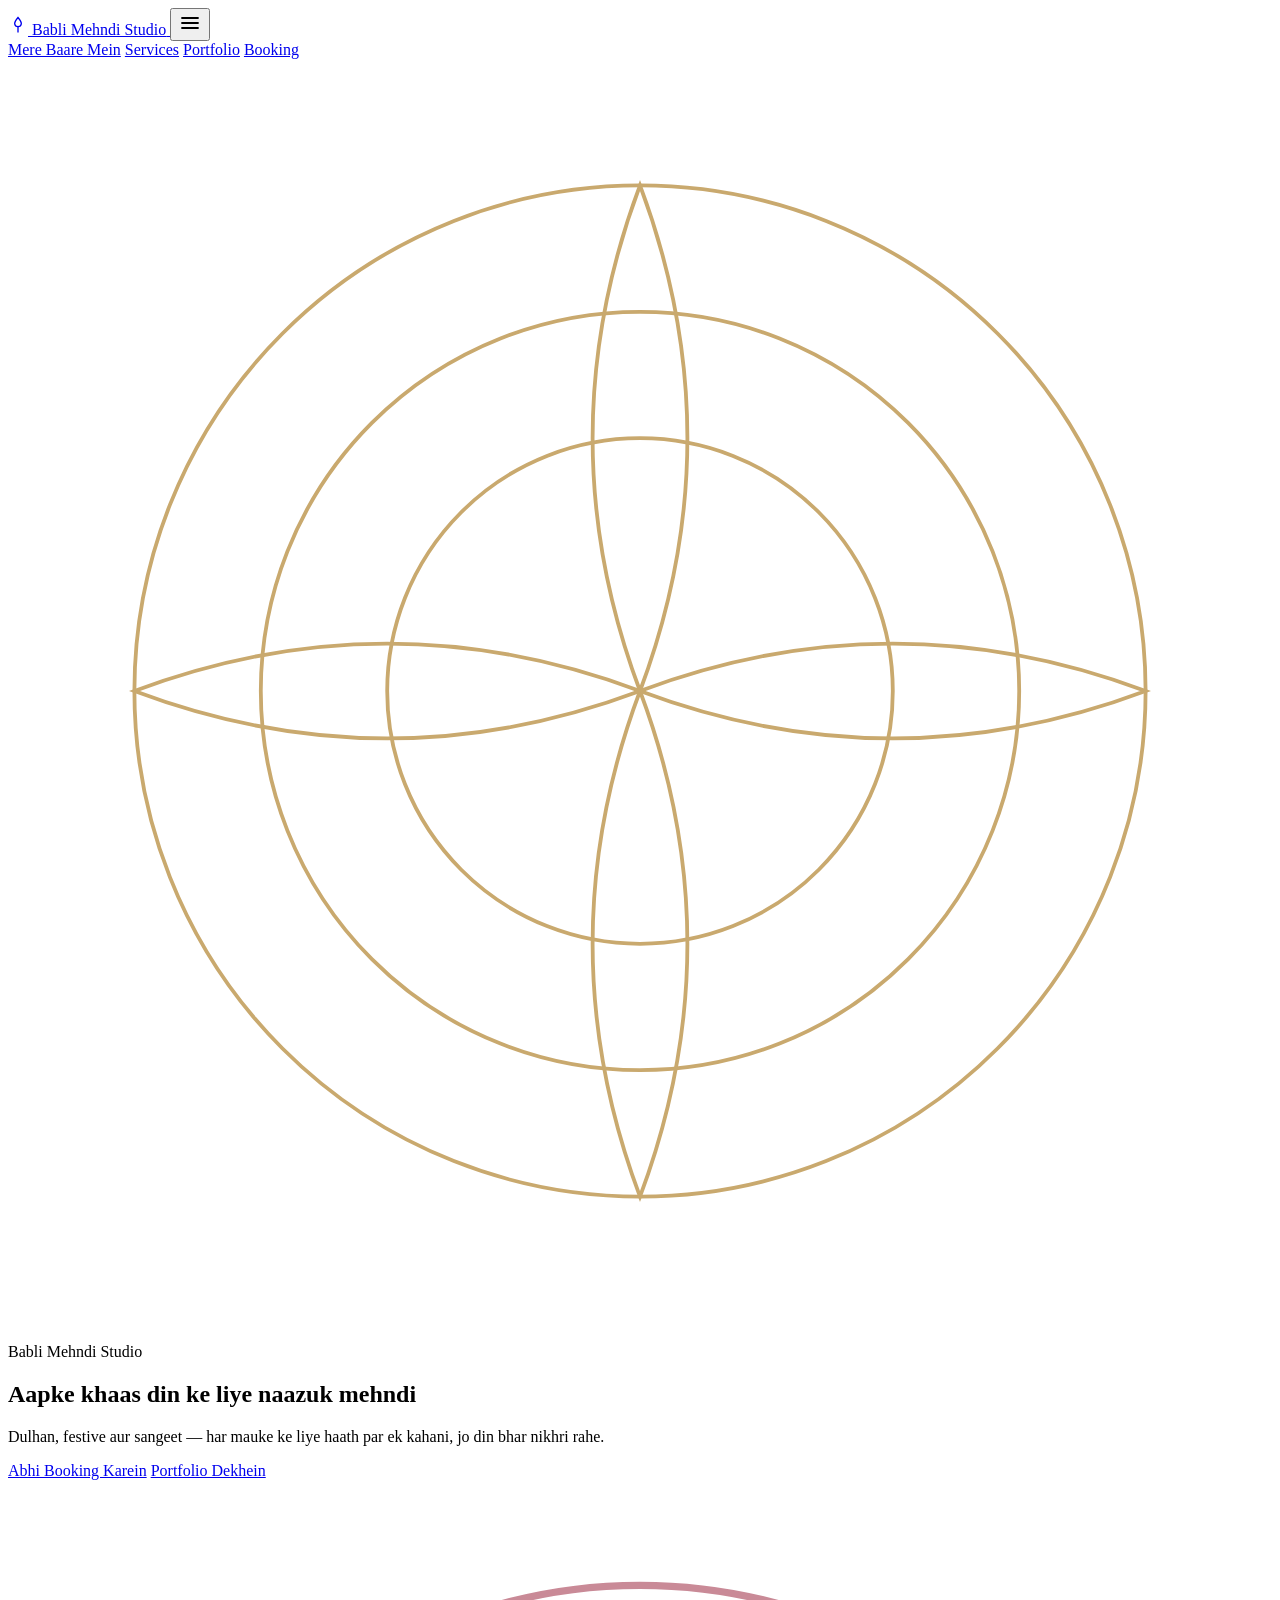
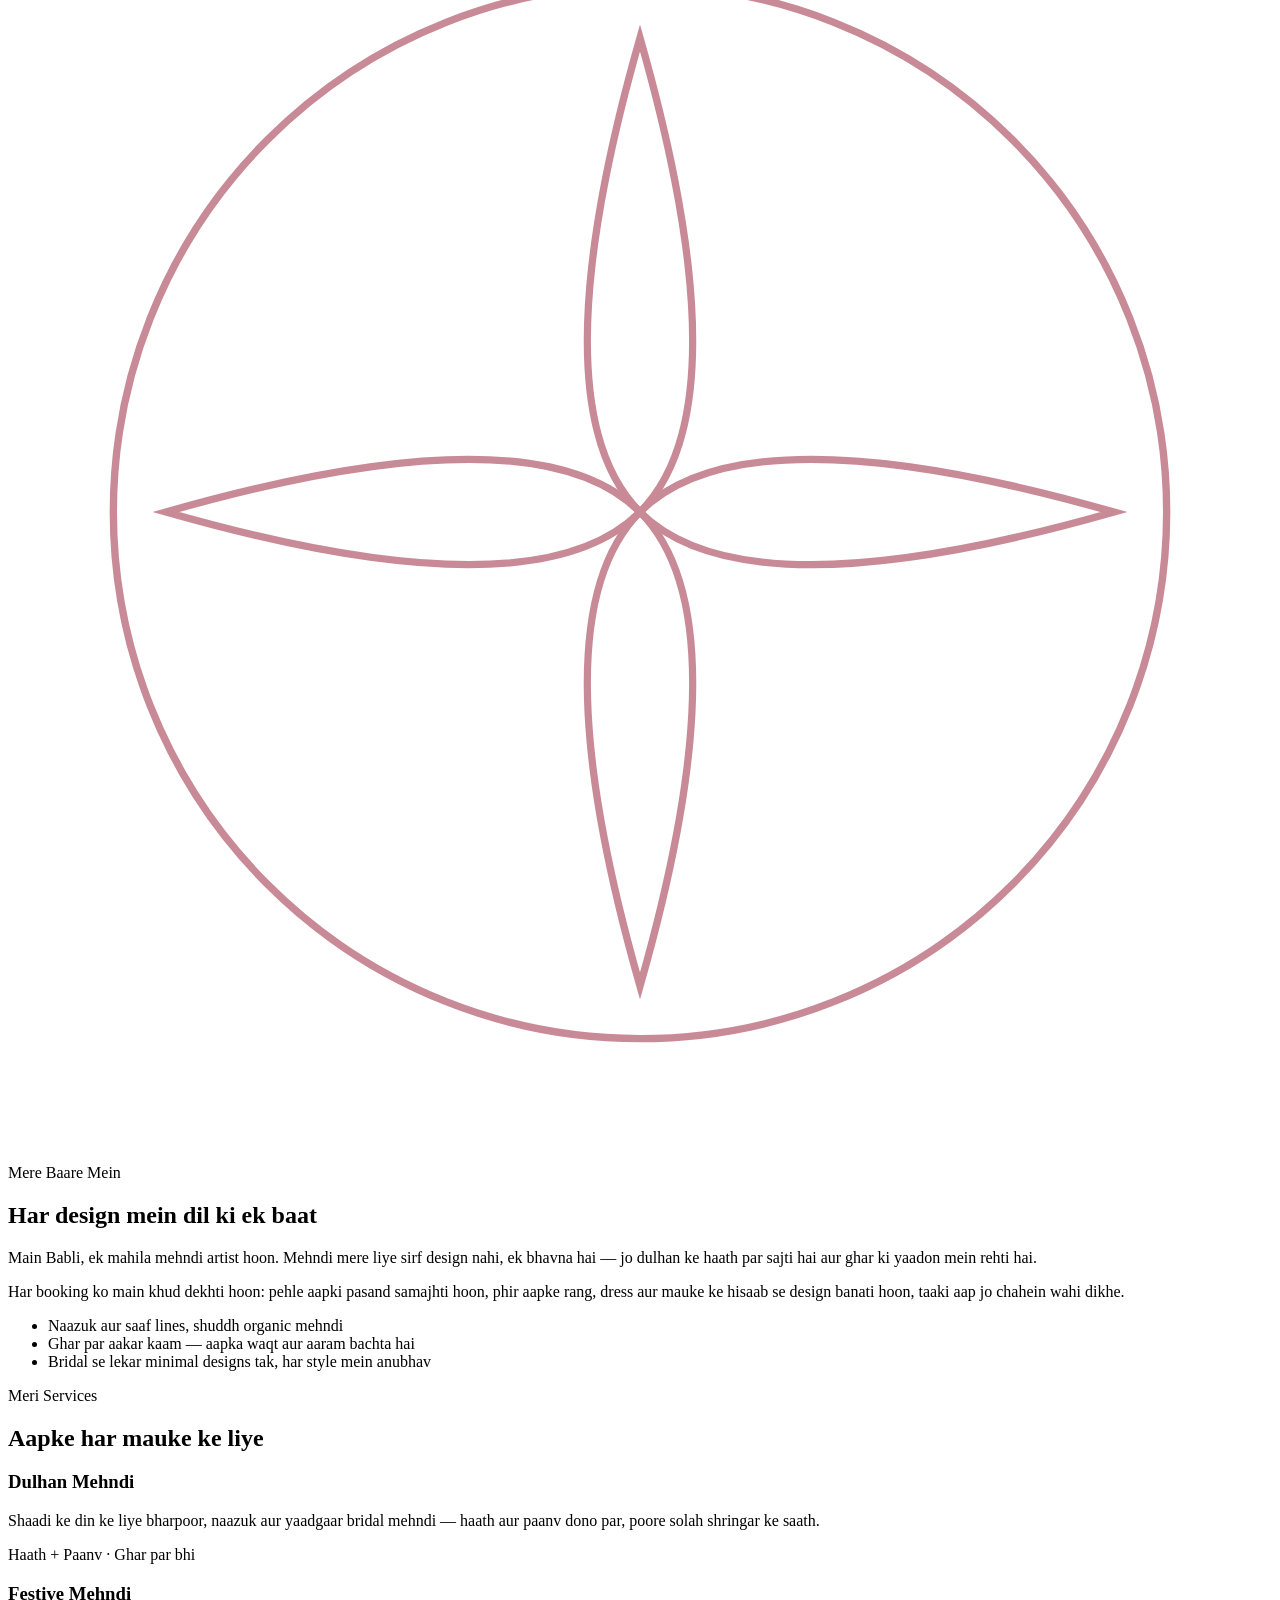
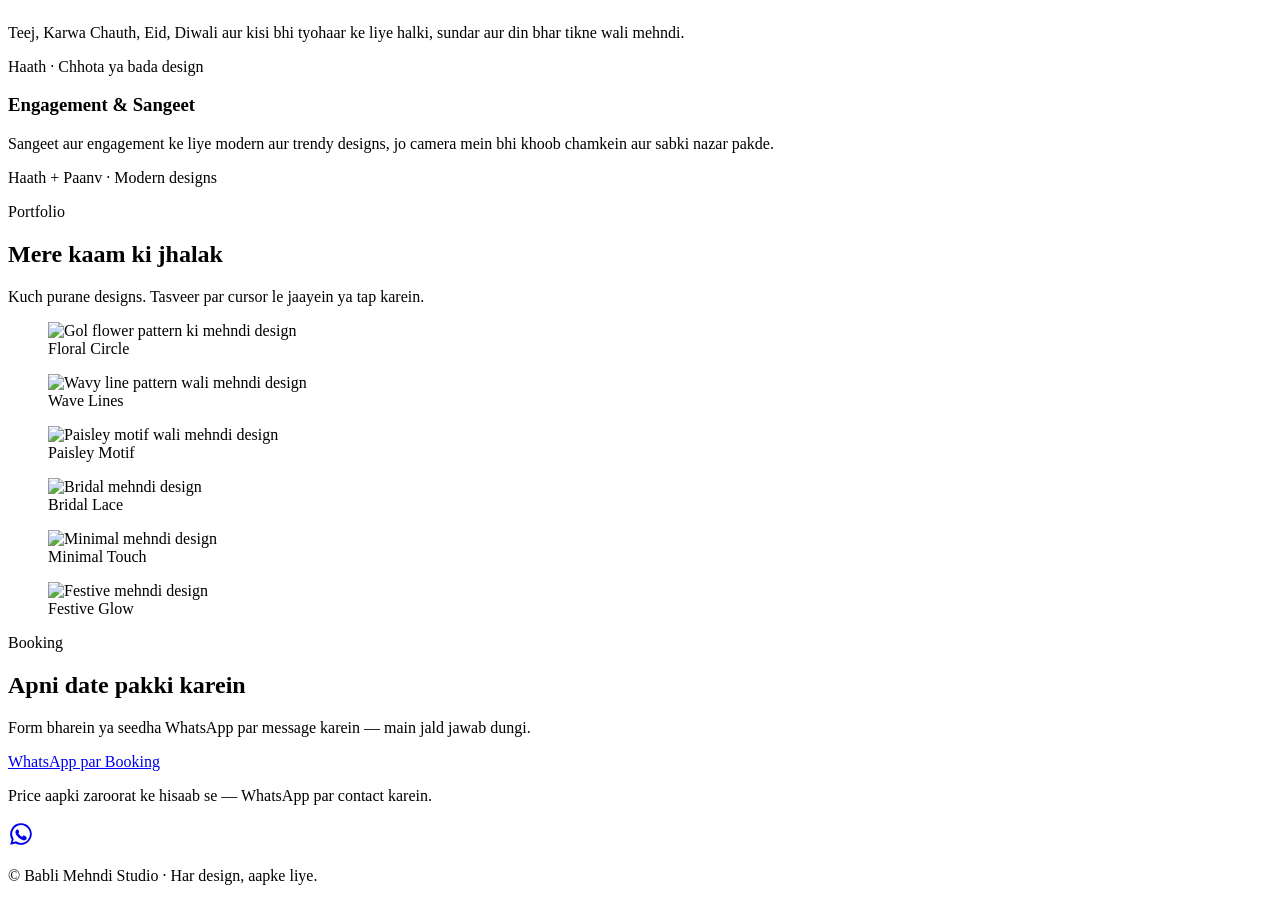
==== index.html @ fe6af86b "Maya se: mehndi_artist_site (pehli commit)" ====
<!doctype html>
<html lang="hi">
<head>
  <meta charset="utf-8">
  <meta name="viewport" content="width=device-width, initial-scale=1">
  <title>Babli Mehndi Studio — Dulhan aur Festive Mehndi</title>
  <meta name="description" content="Babli Mehndi Studio: bridal, festive aur sangeet ke liye elegant mehndi designs. Portfolio dekhein aur booking karein.">
  <link rel="stylesheet" href="style.css">
  <link rel="stylesheet" href="style-extra.css">
  <link rel="stylesheet" href="assets/whatsapp-button.css">
</head>
<body>

  <header class="site-header">
    <a class="brand" href="#top">
      <span class="brand-mark" aria-hidden="true">
        <svg width="20" height="20" viewBox="0 0 24 24" fill="none" stroke="currentColor" stroke-width="1.6"><path d="M12 3c2.5 3 4 5.2 4 7.5A4 4 0 0 1 12 14a4 4 0 0 1-4-3.5C8 8.2 9.5 6 12 3z"/><path d="M12 14v7"/></svg>
      </span>
      <span>Babli Mehndi Studio</span>
    </a>
    <button class="nav-toggle" id="navToggle" aria-label="Menu kholen" aria-expanded="false">
      <svg width="24" height="24" viewBox="0 0 24 24" fill="none" stroke="currentColor" stroke-width="1.8" stroke-linecap="round"><path d="M4 7h16M4 12h16M4 17h16"/></svg>
    </button>
    <nav class="main-nav" id="mainNav">
      <a href="#about">Mere Baare Mein</a>
      <a href="#services">Services</a>
      <a href="#gallery">Portfolio</a>
      <a href="#booking" class="nav-cta">Booking</a>
    </nav>
  </header>

  <main id="top">

    <section class="hero">
      <div class="hero-art" aria-hidden="true">
        <svg class="hero-svg" viewBox="0 0 400 400" fill="none" stroke="#C9A96E" stroke-width="1.2">
          <circle cx="200" cy="200" r="160"/>
          <circle cx="200" cy="200" r="120"/>
          <circle cx="200" cy="200" r="80"/>
          <path d="M200 40 Q230 120 200 200 Q170 120 200 40Z"/>
          <path d="M360 200 Q280 230 200 200 Q280 170 360 200Z"/>
          <path d="M200 360 Q170 280 200 200 Q230 280 200 360Z"/>
          <path d="M40 200 Q120 170 200 200 Q120 230 40 200Z"/>
        </svg>
      </div>
      <div class="hero-inner">
        <p class="eyebrow">Babli Mehndi Studio</p>
        <h1>Aapke khaas din ke liye <span class="accent-text">naazuk mehndi</span></h1>
        <p class="hero-lead">Dulhan, festive aur sangeet — har mauke ke liye haath par ek kahani, jo din bhar nikhri rahe.</p>
        <div class="hero-actions">
          <a class="btn btn-primary" href="#booking">Abhi Booking Karein</a>
          <a class="btn btn-ghost" href="#gallery">Portfolio Dekhein</a>
        </div>
      </div>
    </section>

    <section class="section about" id="about">
      <div class="about-grid">
        <div class="about-art">
          <svg class="about-svg" viewBox="0 0 240 240" fill="none" stroke="#C98A97" stroke-width="1.4">
            <circle cx="120" cy="120" r="100"/>
            <path d="M120 30 Q140 100 120 120 Q100 100 120 30Z"/>
            <path d="M210 120 Q140 140 120 120 Q140 100 210 120Z"/>
            <path d="M120 210 Q100 140 120 120 Q140 140 120 210Z"/>
            <path d="M30 120 Q100 100 120 120 Q100 140 30 120Z"/>
          </svg>
        </div>
        <div class="about-text">
          <p class="eyebrow">Mere Baare Mein</p>
          <h2 class="section-title">Har design mein <span class="accent-text">dil ki ek baat</span></h2>
          <p>Main Babli, ek mahila mehndi artist hoon. Mehndi mere liye sirf design nahi, ek bhavna hai — jo dulhan ke haath par sajti hai aur ghar ki yaadon mein rehti hai.</p>
          <p>Har booking ko main khud dekhti hoon: pehle aapki pasand samajhti hoon, phir aapke rang, dress aur mauke ke hisaab se design banati hoon, taaki aap jo chahein wahi dikhe.</p>
          <ul class="about-points">
            <li>Naazuk aur saaf lines, shuddh organic mehndi</li>
            <li>Ghar par aakar kaam — aapka waqt aur aaram bachta hai</li>
            <li>Bridal se lekar minimal designs tak, har style mein anubhav</li>
          </ul>
        </div>
      </div>
    </section>

    <section class="section services" id="services">
      <div class="section-head">
        <p class="eyebrow">Meri Services</p>
        <h2>Aapke har mauke ke <span class="accent-text">liye</span></h2>
      </div>

      <div class="service-grid">
        <article class="service-card">
          <h3>Dulhan Mehndi</h3>
          <p>Shaadi ke din ke liye bharpoor, naazuk aur yaadgaar bridal mehndi — haath aur paanv dono par, poore solah shringar ke saath.</p>
          <p class="service-meta">Haath + Paanv · Ghar par bhi</p>
        </article>

        <article class="service-card">
          <h3>Festive Mehndi</h3>
          <p>Teej, Karwa Chauth, Eid, Diwali aur kisi bhi tyohaar ke liye halki, sundar aur din bhar tikne wali mehndi.</p>
          <p class="service-meta">Haath · Chhota ya bada design</p>
        </article>

        <article class="service-card">
          <h3>Engagement & Sangeet</h3>
          <p>Sangeet aur engagement ke liye modern aur trendy designs, jo camera mein bhi khoob chamkein aur sabki nazar pakde.</p>
          <p class="service-meta">Haath + Paanv · Modern designs</p>
        </article>
      </div>
    </section>

    <section class="section gallery" id="gallery">
      <div class="section-head">
        <p class="eyebrow">Portfolio</p>
        <h2>Mere <span class="accent-text">kaam</span> ki jhalak</h2>
        <p class="section-lead">Kuch purane designs. Tasveer par cursor le jaayein ya tap karein.</p>
      </div>

      <div class="gallery-grid">
        <figure class="gallery-item" tabindex="0">
          <img class="gallery-img" src="assets/images/mehndi-1.svg" alt="Gol flower pattern ki mehndi design" loading="lazy">
          <figcaption>Floral Circle</figcaption>
        </figure>
        <figure class="gallery-item" tabindex="0">
          <img class="gallery-img" src="assets/images/mehndi-2.svg" alt="Wavy line pattern wali mehndi design" loading="lazy">
          <figcaption>Wave Lines</figcaption>
        </figure>
        <figure class="gallery-item" tabindex="0">
          <img class="gallery-img" src="assets/images/mehndi-3.svg" alt="Paisley motif wali mehndi design" loading="lazy">
          <figcaption>Paisley Motif</figcaption>
        </figure>
        <figure class="gallery-item" tabindex="0">
          <img class="gallery-img" src="assets/images/mehndi-4.svg" alt="Bridal mehndi design" loading="lazy">
          <figcaption>Bridal Lace</figcaption>
        </figure>
        <figure class="gallery-item" tabindex="0">
          <img class="gallery-img" src="assets/images/mehndi-5.svg" alt="Minimal mehndi design" loading="lazy">
          <figcaption>Minimal Touch</figcaption>
        </figure>
        <figure class="gallery-item" tabindex="0">
          <img class="gallery-img" src="assets/images/mehndi-6.svg" alt="Festive mehndi design" loading="lazy">
          <figcaption>Festive Glow</figcaption>
        </figure>
      </div>
    </section>

    <section class="section booking" id="booking">
      <div class="section-head">
        <p class="eyebrow">Booking</p>
        <h2>Apni <span class="accent-text">date</span> pakki karein</h2>
        <p class="section-lead booking-note">Form bharein ya seedha WhatsApp par message karein — main jald jawab dungi.</p>
      </div>
      <div class="booking-cta">
        <a class="btn btn-primary" href="https://wa.me/910000000000?text=Namaste%2C%20Babli%20Mehndi%20Studio%20mein%20booking%20karni%20hai" target="_blank" rel="noopener">WhatsApp par Booking</a>
      </div>
      <p class="booking-note">Price aapki zaroorat ke hisaab se — WhatsApp par contact karein.</p>
    </section>

  </main>

  <a class="wa-float" href="https://wa.me/910000000000?text=Namaste%2C%20Babli%20Mehndi%20Studio%20mein%20booking%20karni%20hai" target="_blank" rel="noopener" aria-label="WhatsApp par message karein">
    <svg width="26" height="26" viewBox="0 0 24 24" fill="currentColor" aria-hidden="true"><path d="M12 2a10 10 0 0 0-8.6 15.1L2 22l5-1.3A10 10 0 1 0 12 2zm0 18.2a8.2 8.2 0 0 1-4.2-1.2l-.3-.2-3 .8.8-2.9-.2-.3A8.2 8.2 0 1 1 12 20.2zm4.5-6.1c-.2-.1-1.4-.7-1.6-.8-.2-.1-.4-.1-.6.1l-.8 1c-.1.2-.3.2-.5.1a6.7 6.7 0 0 1-3.3-2.9c-.2-.4.2-.4.6-1.2.1-.2 0-.3 0-.4l-.7-1.8c-.2-.4-.4-.4-.6-.4h-.5a1 1 0 0 0-.7.3 3 3 0 0 0-.9 2.2c0 1.3.9 2.6 1.1 2.8.1.2 1.8 2.8 4.4 3.9 2.6 1 2.6.7 3.1.7.5 0 1.4-.6 1.6-1.1.2-.6.2-1.1.1-1.2-.1-.1-.2-.2-.4-.3z"/></svg>
  </a>

  <footer class="site-footer">
    <p>© Babli Mehndi Studio · Har design, aapke liye.</p>
  </footer>

  <script src="script.js"></script>
</body>
</html>
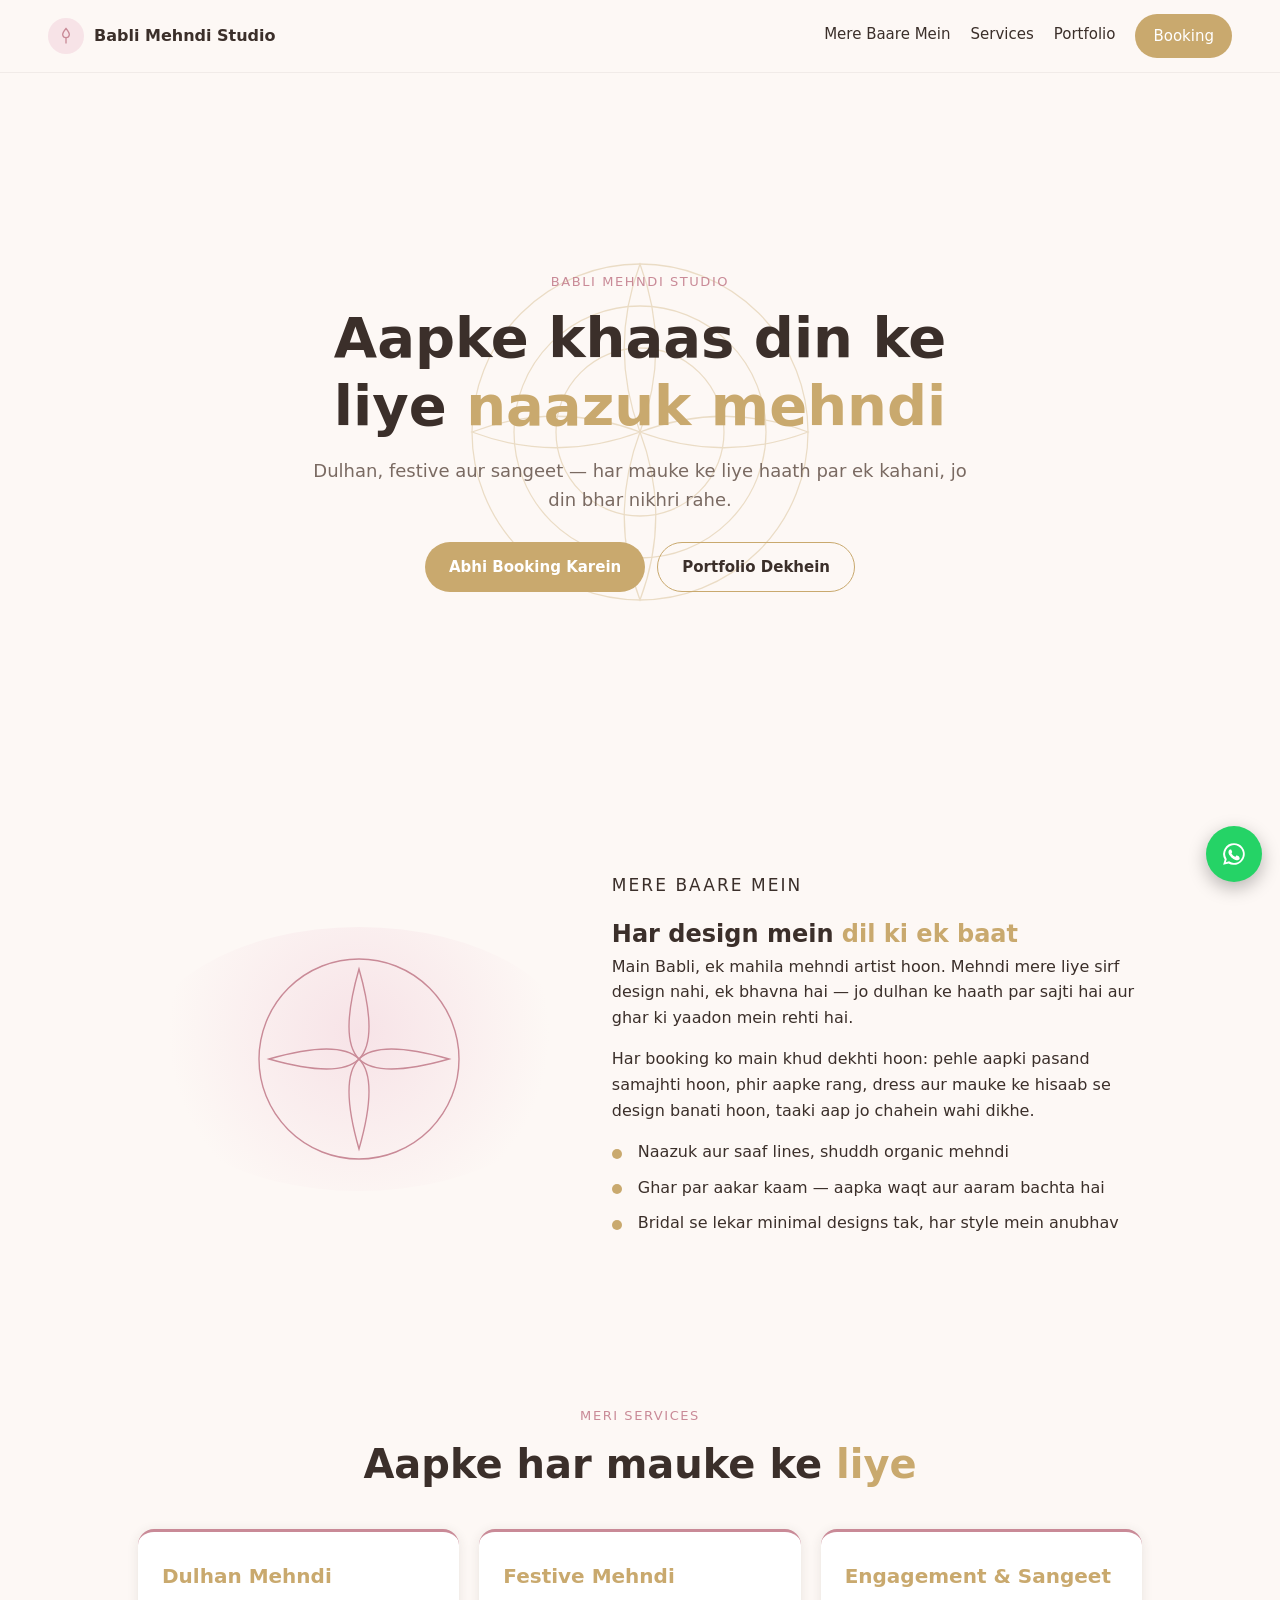
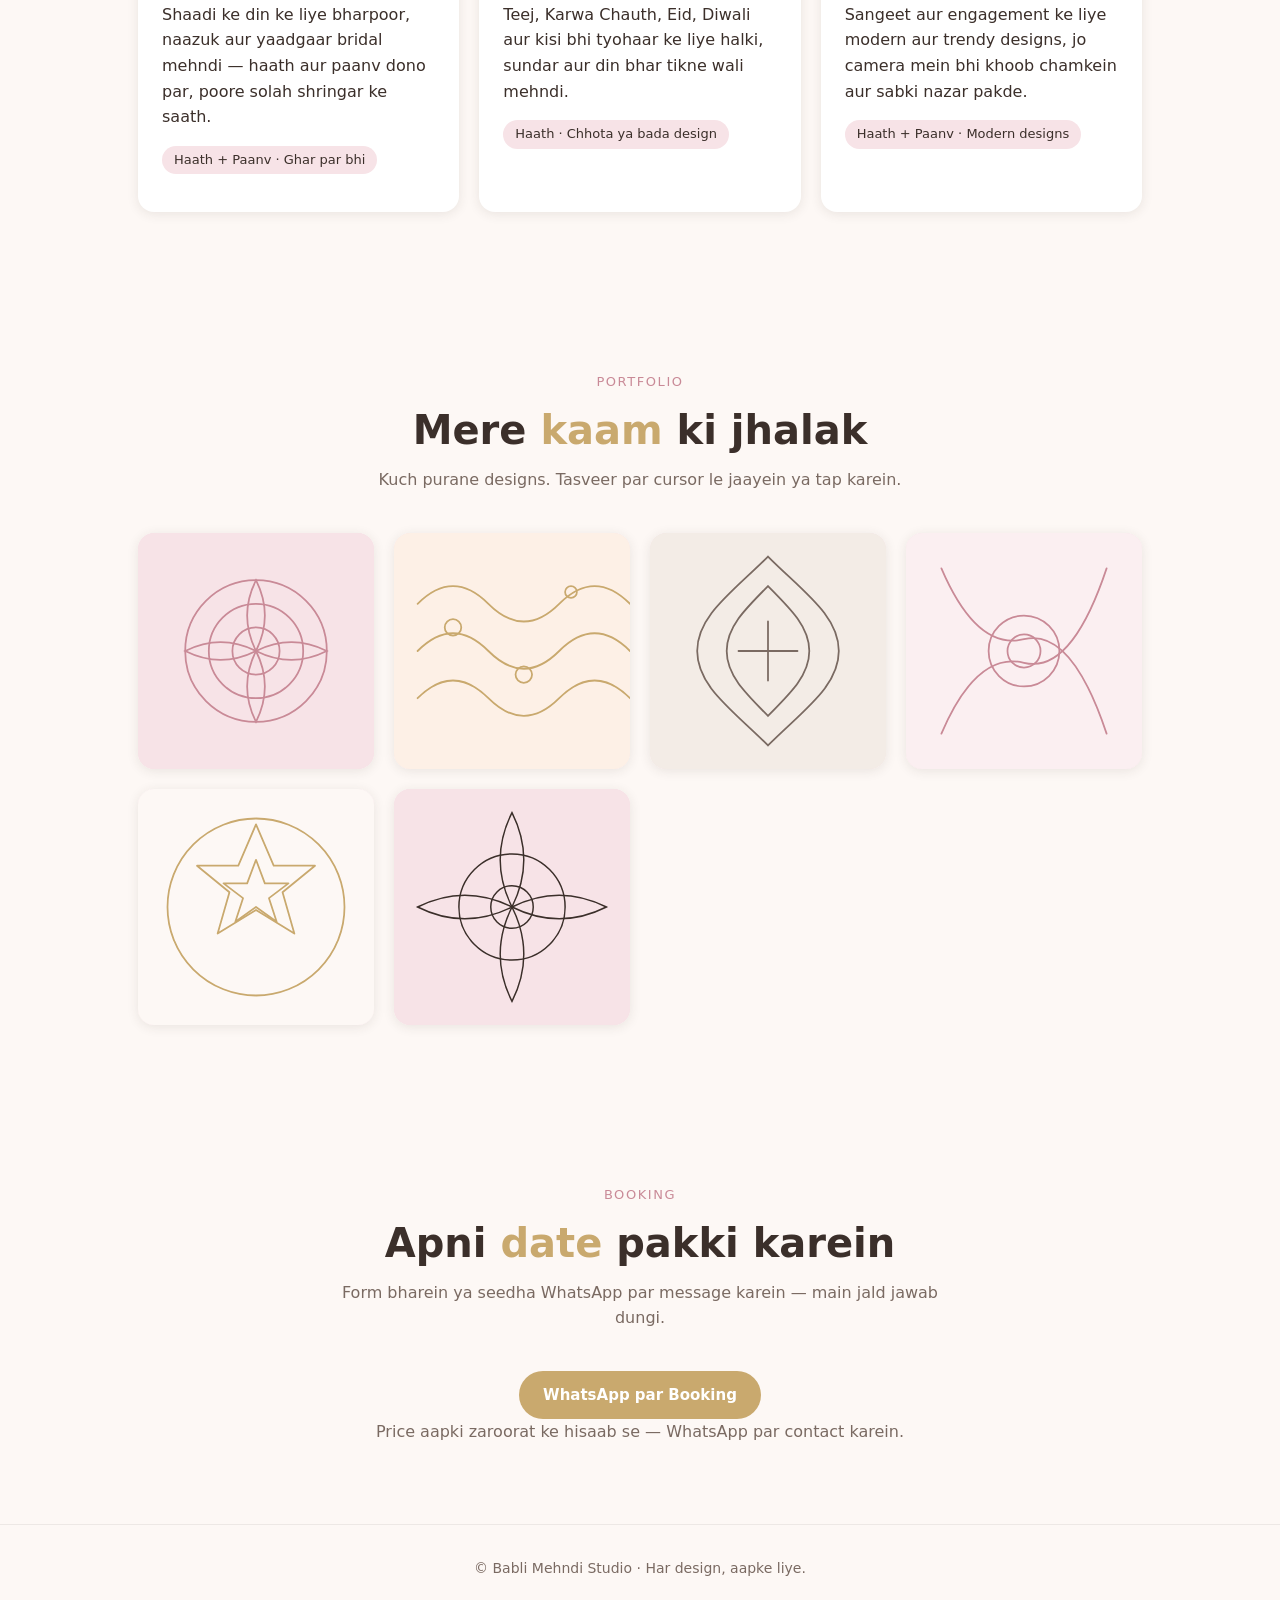
==== commit bc7062a7: "Update WhatsApp booking link in index.html" ====
--- a/index.html
+++ b/index.html
@@ -148,7 +148,7 @@
         <p class="section-lead booking-note">Form bharein ya seedha WhatsApp par message karein — main jald jawab dungi.</p>
       </div>
       <div class="booking-cta">
-        <a class="btn btn-primary" href="https://wa.me/910000000000?text=Namaste%2C%20Babli%20Mehndi%20Studio%20mein%20booking%20karni%20hai" target="_blank" rel="noopener">WhatsApp par Booking</a>
+        <a class="btn btn-primary" href="https://wa.me/917860171192?text=Namaste%2C%20Babli%20Mehndi%20Studio%20mein%20booking%20karni%20hai" target="_blank" rel="noopener">WhatsApp par Booking</a>
       </div>
       <p class="booking-note">Price aapki zaroorat ke hisaab se — WhatsApp par contact karein.</p>
     </section>
--- a/style.css
+++ b/style.css
@@ -0,0 +1,292 @@
+:root {
+  --bg: #FDF8F5;
+  --surface: #FFFFFF;
+  --accent: #C9A96E;
+  --accent-soft: #C98A97;
+  --text: #3B2F2A;
+  --muted: #7A6A62;
+  --radius: 16px;
+  --shadow: 0 2px 12px rgba(59,47,42,.10);
+}
+
+* { box-sizing: border-box; margin: 0; padding: 0; }
+html { scroll-behavior: smooth; }
+body {
+  font-family: system-ui, -apple-system, "Segoe UI", Roboto, sans-serif;
+  background: var(--bg);
+  color: var(--text);
+  font-size: 16px;
+  line-height: 1.6;
+}
+img, svg { max-width: 100%; height: auto; display: block; }
+a { color: inherit; text-decoration: none; }
+
+.accent-text { color: var(--accent); }
+.eyebrow {
+  font-size: 13px;
+  letter-spacing: .12em;
+  text-transform: uppercase;
+  color: var(--accent-soft);
+  margin-bottom: 12px;
+}
+
+/* HEADER */
+.site-header {
+  position: sticky; top: 0; z-index: 50;
+  display: flex; align-items: center; justify-content: space-between;
+  padding: 14px clamp(16px, 5vw, 48px);
+  background: rgba(253,248,245,.92);
+  backdrop-filter: blur(8px);
+  box-shadow: 0 1px 0 rgba(59,47,42,.06);
+}
+.brand { display: flex; align-items: center; gap: 10px; font-weight: 600; }
+.brand-mark {
+  display: inline-flex; align-items: center; justify-content: center;
+  width: 36px; height: 36px; border-radius: 50%;
+  background: #F7E3E7; color: var(--accent-soft);
+}
+.nav-toggle {
+  display: none;
+  min-width: 44px; min-height: 44px;
+  background: none; border: none; color: var(--text); cursor: pointer;
+  align-items: center; justify-content: center;
+}
+.main-nav { display: flex; gap: 20px; }
+.main-nav a { font-size: 15px; padding: 8px 0; }
+.nav-cta {
+  background: var(--accent); color: #fff !important;
+  padding: 10px 18px !important; border-radius: 999px;
+}
+
+/* HERO */
+.hero {
+  position: relative;
+  display: flex; align-items: center; justify-content: center;
+  min-height: 80vh;
+  padding: clamp(48px, 10vw, 96px) clamp(16px, 5vw, 48px);
+  text-align: center;
+  overflow: hidden;
+}
+.hero-art {
+  position: absolute; inset: 0;
+  display: flex; align-items: center; justify-content: center;
+  opacity: .35; pointer-events: none;
+}
+.hero-svg { width: min(420px, 80vw); height: auto; }
+.hero-inner { position: relative; max-width: 680px; }
+.hero h1 {
+  font-size: clamp(28px, 7vw, 56px);
+  line-height: 1.2;
+  font-weight: 700;
+  margin-bottom: 18px;
+}
+.hero-lead {
+  font-size: clamp(16px, 2.2vw, 18px);
+  color: var(--muted);
+  margin-bottom: 28px;
+}
+.hero-actions {
+  display: flex; flex-wrap: wrap; gap: 12px; justify-content: center;
+}
+
+/* BUTTONS */
+.btn {
+  display: inline-flex; align-items: center; justify-content: center;
+  min-height: 44px; padding: 12px 24px;
+  border-radius: 999px; font-weight: 600; font-size: 15px;
+  border: none; cursor: pointer;
+  transition: transform .18s ease, opacity .18s ease;
+}
+.btn:hover { transform: translateY(-2px); opacity: .95; }
+.btn:disabled { opacity: .6; cursor: not-allowed; transform: none; }
+.btn-primary { background: var(--accent); color: #fff; }
+.btn-ghost { border: 1.5px solid var(--accent); color: var(--text); background: transparent; }
+
+/* SECTIONS */
+.section {
+  padding: clamp(48px, 8vw, 80px) clamp(16px, 5vw, 48px);
+  max-width: 1100px; margin: 0 auto;
+}
+.section-head { text-align: center; margin-bottom: 40px; }
+.section-head h2 {
+  font-size: clamp(24px, 5.5vw, 40px);
+  line-height: 1.25; margin-bottom: 12px;
+}
+.section-lead { color: var(--muted); max-width: 620px; margin: 0 auto; }
+
+/* ABOUT */
+.about-grid {
+  display: grid; gap: 32px; align-items: center;
+}
+.about-art { display: flex; justify-content: center; align-items: center; }
+.about-svg { width: min(240px, 60vw); height: auto; }
+.about-text p { margin-bottom: 16px; color: var(--text); }
+.about-points { list-style: none; margin-top: 8px; }
+.about-points li {
+  position: relative; padding-left: 26px; margin-bottom: 10px;
+}
+.about-points li::before {
+  content: ""; position: absolute; left: 0; top: .6em;
+  width: 10px; height: 10px; border-radius: 50%;
+  background: var(--accent-soft);
+}
+
+/* SERVICES */
+.service-grid { display: grid; gap: 20px; }
+.service-card {
+  background: var(--surface);
+  border-radius: var(--radius);
+  padding: 28px 24px;
+  box-shadow: var(--shadow);
+  transition: transform .18s ease, box-shadow .18s ease;
+}
+.service-card:hover { transform: translateY(-4px); }
+.service-card h3 { font-size: 20px; margin-bottom: 10px; color: var(--accent); }
+.service-card p { color: var(--text); margin-bottom: 10px; }
+.service-meta { font-size: 14px; color: var(--muted); }
+
+/* PORTFOLIO GALLERY */
+.gallery-grid {
+  display: grid; gap: 16px;
+  grid-template-columns: 1fr;
+}
+@media (min-width: 720px) {
+  .gallery-grid { grid-template-columns: repeat(3, 1fr); }
+  .about-grid { grid-template-columns: 1fr 1.2fr; }
+  .service-grid { grid-template-columns: repeat(3, 1fr); }
+}
+.gallery-item {
+  position: relative;
+  border-radius: var(--radius);
+  overflow: hidden;
+  background: var(--surface);
+  box-shadow: var(--shadow);
+  cursor: pointer;
+}
+.gallery-img {
+  width: 100%; height: auto; aspect-ratio: 1 / 1;
+  object-fit: cover; display: block;
+  background: #F7E3E7;
+  transition: transform .4s ease, filter .4s ease;
+}
+.gallery-item figcaption {
+  position: absolute; left: 0; right: 0; bottom: 0;
+  padding: 14px 16px;
+  background: linear-gradient(to top, rgba(59,47,42,.75), transparent);
+  color: #fff; font-size: 14px; font-weight: 500;
+  opacity: 0; transform: translateY(8px);
+  transition: opacity .3s ease, transform .3s ease;
+}
+.gallery-item:hover .gallery-img { transform: scale(1.06); filter: saturate(1.1); }
+.gallery-item:hover figcaption { opacity: 1; transform: translateY(0); }
+
+/* BOOKING */
+.booking { text-align: center; }
+.booking-note { color: var(--muted); }
+
+.booking-form { text-align: left; max-width: 560px; margin: 0 auto; }
+.form-row { margin-bottom: 18px; }
+.form-row label {
+  display: block; font-weight: 600; font-size: 15px; margin-bottom: 8px;
+}
+.form-row .req { color: var(--accent-soft); }
+.form-row input,
+.form-row select,
+.form-row textarea {
+  width: 100%;
+  min-height: 44px;
+  padding: 12px 14px;
+  font: inherit; font-size: 16px;
+  color: var(--text);
+  background: var(--surface);
+  border: 1.5px solid rgba(59,47,42,.18);
+  border-radius: 12px;
+}
+.form-row input:focus,
+.form-row select:focus,
+.form-row textarea:focus {
+  outline: none;
+  border-color: var(--accent);
+  box-shadow: 0 0 0 3px rgba(201,169,110,.25);
+}
+.form-row textarea { resize: vertical; }
+
+.form-actions { margin-top: 8px; text-align: center; }
+.form-error {
+  color: #B3261E; font-size: 14px; margin: 8px 0;
+}
+.form-status {
+  margin-top: 14px; font-size: 15px; color: var(--muted); text-align: center;
+}
+
+/* PHOTOS UPLOAD */
+.photos { text-align: center; }
+.photos-form { max-width: 560px; margin: 0 auto; text-align: left; }
+
+.upload-box {
+  display: flex; flex-direction: column; align-items: center; gap: 6px;
+  position: relative;
+  padding: 32px 20px;
+  border: 2px dashed var(--accent-soft);
+  border-radius: var(--radius);
+  background: var(--surface);
+  text-align: center;
+  cursor: pointer;
+  transition: background .2s ease, border-color .2s ease;
+}
+.upload-box:hover,
+.upload-box:focus-within {
+  background: #FBEFF1;
+  border-color: var(--accent);
+}
+.upload-box-unused input[type="file"] {
+  position: absolute; inset: 0; width: 100%; height: 100%;
+  opacity: 0; cursor: pointer;
+}
+.upload-icon { color: var(--accent-soft); }
+.upload-text { font-weight: 600; font-size: 15px; }
+.upload-hint { font-size: 13px; color: var(--muted); }
+
+.photo-previews {
+  display: grid; gap: 10px;
+  grid-template-columns: repeat(3, 1fr);
+  margin-top: 16px;
+}
+.photo-previews:empty { display: none; }
+.photo-previews img {
+  width: 100%; aspect-ratio: 1 / 1;
+  object-fit: cover;
+  border-radius: 12px;
+  background: #F7E3E7;
+}
+
+/* FOOTER */
+.site-footer {
+  text-align: center;
+  padding: 32px 16px;
+  color: var(--muted);
+  font-size: 14px;
+  border-top: 1px solid rgba(59,47,42,.08);
+}
+
+/* MOBILE NAV */
+@media (max-width: 719px) {
+  .nav-toggle { display: inline-flex; }
+  .main-nav {
+    position: absolute; top: 100%; left: 0; right: 0;
+    flex-direction: column; gap: 0;
+    background: var(--bg);
+    box-shadow: 0 8px 16px rgba(59,47,42,.08);
+    max-height: 0; overflow: hidden;
+    transition: max-height .3s ease;
+  }
+  .main-nav.is-open { max-height: 320px; }
+  .main-nav a {
+    padding: 14px clamp(16px, 5vw, 48px);
+    border-top: 1px solid rgba(59,47,42,.06);
+  }
+  .nav-cta { margin: 12px clamp(16px, 5vw, 48px); text-align: center; }
+}
+@media (min-width: 720px) {
+  .main-nav { position: static; max-height: none; }
+}
--- a/style-extra.css
+++ b/style-extra.css
@@ -0,0 +1,67 @@
+/* ===== PORTFOLIO GALLERY — responsive grid ===== */
+.gallery-grid {
+  display: grid;
+  gap: 16px;
+  grid-template-columns: repeat(2, 1fr);
+}
+@media (min-width: 720px) {
+  .gallery-grid { grid-template-columns: repeat(3, 1fr); gap: 20px; }
+}
+@media (min-width: 1000px) {
+  .gallery-grid { grid-template-columns: repeat(4, 1fr); }
+}
+
+.gallery-item:focus-visible {
+  outline: 2px solid var(--accent);
+  outline-offset: 3px;
+}
+
+/* tap pe bhi caption dikhe (touch devices) */
+.gallery-item.is-active .gallery-img { transform: scale(1.04); filter: saturate(1.1); }
+.gallery-item.is-active figcaption { opacity: 1; transform: translateY(0); }
+
+/* ===== ABOUT ME — accent palette ke saath ===== */
+.about-points li::before {
+  background: var(--accent);
+}
+.about-text p:first-child {
+  font-size: 17px;
+  color: var(--text);
+}
+.about-art {
+  padding: 12px;
+  border-radius: 50%;
+  background: radial-gradient(circle at 50% 40%, #F7E3E7, transparent 70%);
+}
+
+/* ===== SERVICES — card ka accent aur hover ===== */
+.service-card {
+  border-top: 3px solid var(--accent-soft);
+  transition: transform .18s ease, box-shadow .18s ease;
+}
+.service-card:hover {
+  transform: translateY(-4px);
+  box-shadow: 0 8px 22px rgba(59,47,42,.14);
+}
+.service-card h3 {
+  font-size: 20px;
+  color: var(--accent);
+}
+.service-meta {
+  display: inline-block;
+  margin-top: 6px;
+  padding: 4px 12px;
+  border-radius: 999px;
+  background: #F7E3E7;
+  color: var(--text);
+  font-size: 13px;
+}
+
+/* ===== Reduced motion respect ===== */
+@media (prefers-reduced-motion: reduce) {
+  .gallery-img,
+  .gallery-item figcaption,
+  .service-card,
+  .btn,
+  .main-nav { transition: none; }
+}
--- a/assets/whatsapp-button.css
+++ b/assets/whatsapp-button.css
@@ -0,0 +1,28 @@
+.wa-float {
+  position: fixed;
+  right: 18px;
+  bottom: 18px;
+  z-index: 60;
+  width: 56px;
+  height: 56px;
+  border-radius: 50%;
+  display: grid;
+  place-items: center;
+  background: #25D366;
+  color: #fff;
+  box-shadow: 0 6px 18px rgba(0, 0, 0, .28);
+  text-decoration: none;
+  transition: transform .18s ease, box-shadow .18s ease;
+}
+.wa-float:hover,
+.wa-float:focus-visible {
+  transform: scale(1.06);
+  box-shadow: 0 10px 24px rgba(0, 0, 0, .34);
+}
+.wa-float:focus-visible {
+  outline: 2px solid #C9A96E;
+  outline-offset: 3px;
+}
+@media (prefers-reduced-motion: reduce) {
+  .wa-float { transition: none; }
+}
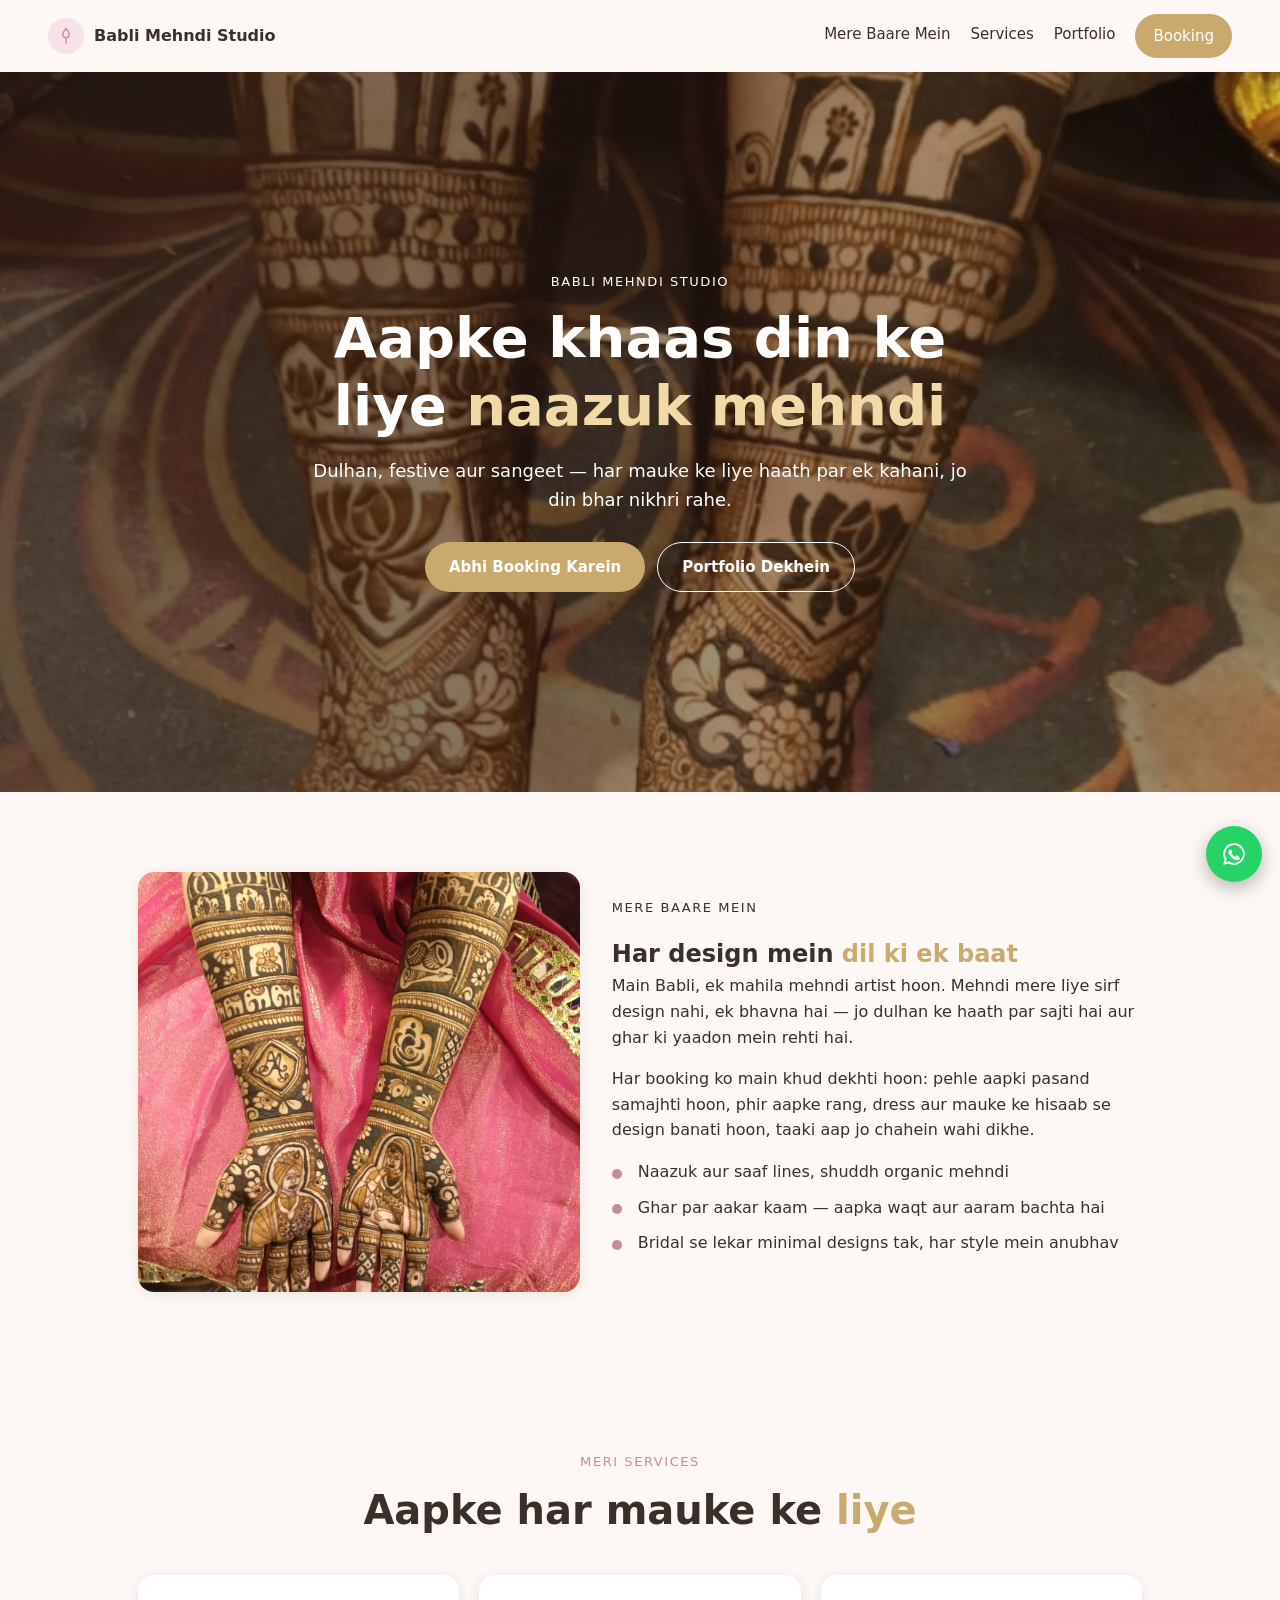
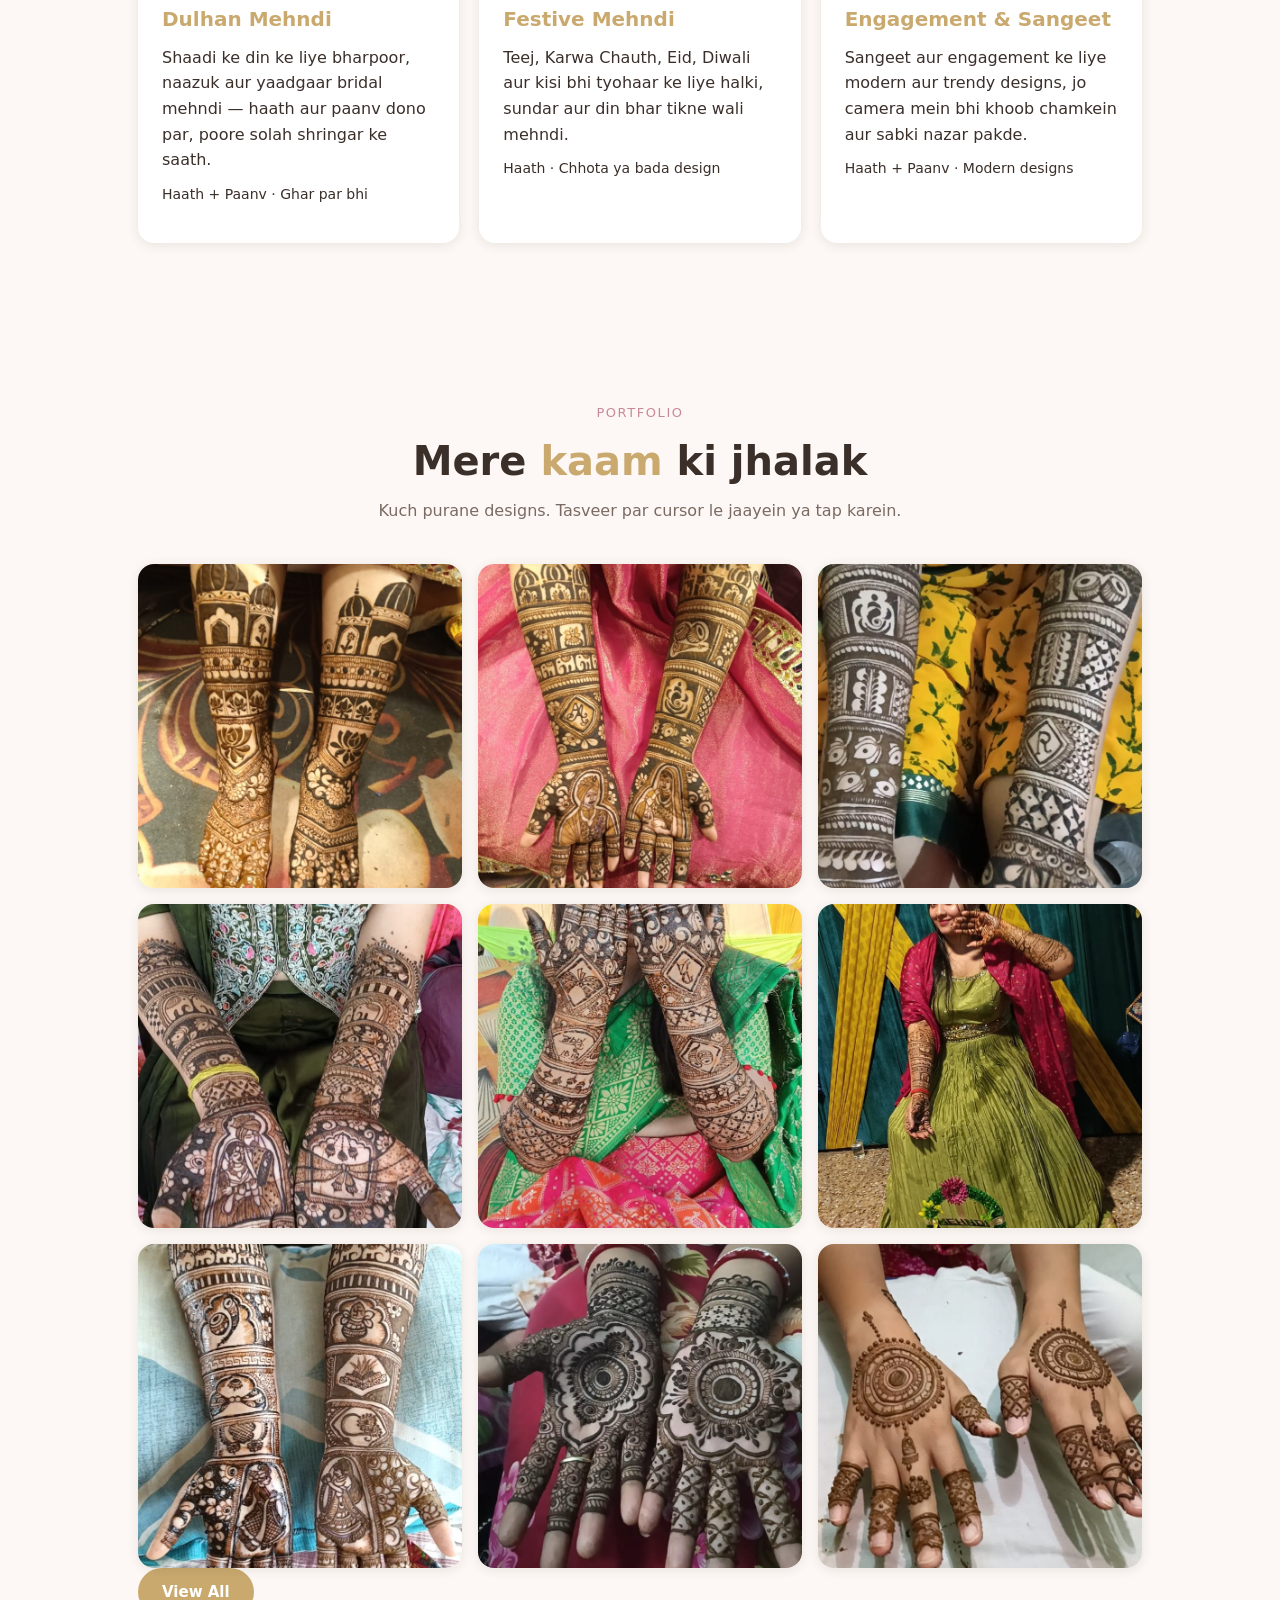
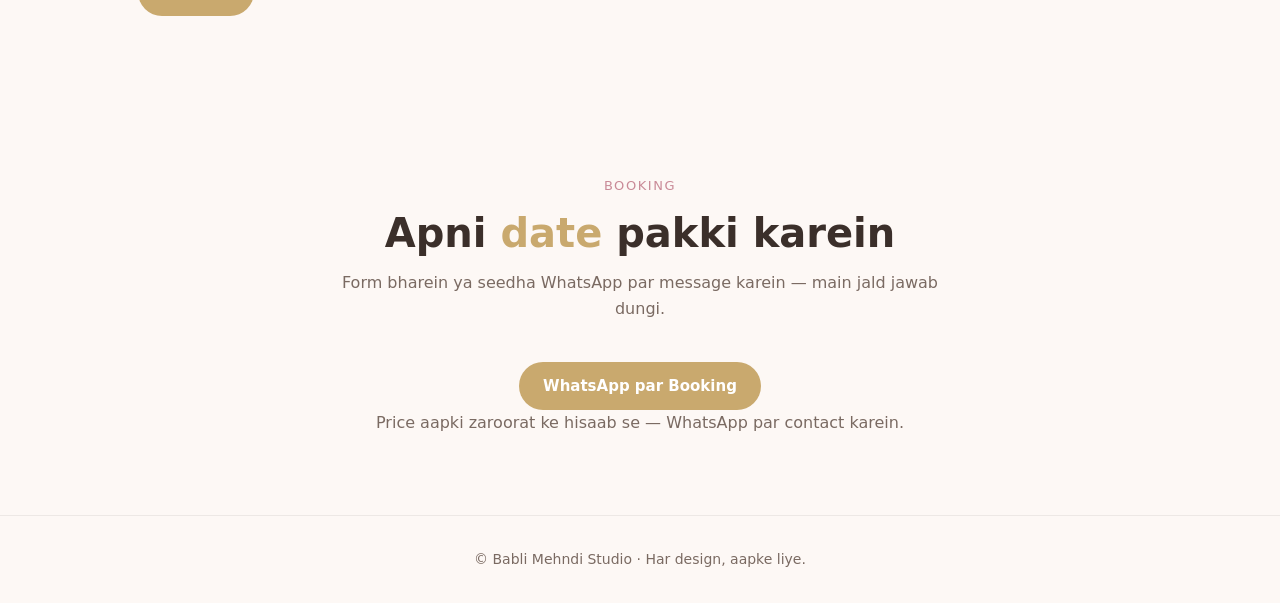
==== commit 53d8b4b0: "Update WhatsApp link in index.html" ====
--- a/index.html
+++ b/index.html
@@ -155,7 +155,7 @@
 
   </main>
 
-  <a class="wa-float" href="https://wa.me/910000000000?text=Namaste%2C%20Babli%20Mehndi%20Studio%20mein%20booking%20karni%20hai" target="_blank" rel="noopener" aria-label="WhatsApp par message karein">
+  <a class="wa-float" href="https://wa.me/917860171192?text=Namaste%2C%20Babli%20Mehndi%20Studio%20mein%20booking%20karni%20hai" target="_blank" rel="noopener" aria-label="WhatsApp par message karein">
     <svg width="26" height="26" viewBox="0 0 24 24" fill="currentColor" aria-hidden="true"><path d="M12 2a10 10 0 0 0-8.6 15.1L2 22l5-1.3A10 10 0 1 0 12 2zm0 18.2a8.2 8.2 0 0 1-4.2-1.2l-.3-.2-3 .8.8-2.9-.2-.3A8.2 8.2 0 1 1 12 20.2zm4.5-6.1c-.2-.1-1.4-.7-1.6-.8-.2-.1-.4-.1-.6.1l-.8 1c-.1.2-.3.2-.5.1a6.7 6.7 0 0 1-3.3-2.9c-.2-.4.2-.4.6-1.2.1-.2 0-.3 0-.4l-.7-1.8c-.2-.4-.4-.4-.6-.4h-.5a1 1 0 0 0-.7.3 3 3 0 0 0-.9 2.2c0 1.3.9 2.6 1.1 2.8.1.2 1.8 2.8 4.4 3.9 2.6 1 2.6.7 3.1.7.5 0 1.4-.6 1.6-1.1.2-.6.2-1.1.1-1.2-.1-.1-.2-.2-.4-.3z"/></svg>
   </a>
 
--- a/style-extra.css
+++ b/style-extra.css
@@ -1,67 +1,34 @@
-/* ===== PORTFOLIO GALLERY — responsive grid ===== */
-.gallery-grid {
-  display: grid;
-  gap: 16px;
-  grid-template-columns: repeat(2, 1fr);
+/* ===== REAL PHOTO HERO BANNER ===== */
+.hero {
+  isolation: isolate;
+  color: #fff;
 }
+.hero-art { display: none; }
+.hero::before {
+  content: "";
+  position: absolute;
+  inset: 0;
+  z-index: -1;
+  background:
+    linear-gradient(90deg, rgba(38, 22, 18, .72), rgba(38, 22, 18, .24)),
+    url("assets/images/WhatsApp%20Image%202026-11-27%20at%205.56.18%20PM.jpeg") center 48% / cover no-repeat;
+}
+.hero .eyebrow,
+.hero h1,
+.hero-lead { color: #fff; }
+.hero .accent-text { color: #f2d9a8; }
+.hero .btn-ghost { border-color: #fff; color: #fff; }
+
+/* ===== REAL PHOTO IN ABOUT SECTION ===== */
+.about-art {
+  min-height: 340px;
+  padding: 0;
+  border-radius: var(--radius);
+  overflow: hidden;
+  background: url("assets/images/WhatsApp%20Image%202026-11-27%20at%205.56.30%20PM.jpeg") center / cover no-repeat;
+  box-shadow: var(--shadow);
+}
+.about-art .about-svg { display: none; }
 @media (min-width: 720px) {
-  .gallery-grid { grid-template-columns: repeat(3, 1fr); gap: 20px; }
+  .about-art { min-height: 420px; }
 }
-@media (min-width: 1000px) {
-  .gallery-grid { grid-template-columns: repeat(4, 1fr); }
-}
-
-.gallery-item:focus-visible {
-  outline: 2px solid var(--accent);
-  outline-offset: 3px;
-}
-
-/* tap pe bhi caption dikhe (touch devices) */
-.gallery-item.is-active .gallery-img { transform: scale(1.04); filter: saturate(1.1); }
-.gallery-item.is-active figcaption { opacity: 1; transform: translateY(0); }
-
-/* ===== ABOUT ME — accent palette ke saath ===== */
-.about-points li::before {
-  background: var(--accent);
-}
-.about-text p:first-child {
-  font-size: 17px;
-  color: var(--text);
-}
-.about-art {
-  padding: 12px;
-  border-radius: 50%;
-  background: radial-gradient(circle at 50% 40%, #F7E3E7, transparent 70%);
-}
-
-/* ===== SERVICES — card ka accent aur hover ===== */
-.service-card {
-  border-top: 3px solid var(--accent-soft);
-  transition: transform .18s ease, box-shadow .18s ease;
-}
-.service-card:hover {
-  transform: translateY(-4px);
-  box-shadow: 0 8px 22px rgba(59,47,42,.14);
-}
-.service-card h3 {
-  font-size: 20px;
-  color: var(--accent);
-}
-.service-meta {
-  display: inline-block;
-  margin-top: 6px;
-  padding: 4px 12px;
-  border-radius: 999px;
-  background: #F7E3E7;
-  color: var(--text);
-  font-size: 13px;
-}
-
-/* ===== Reduced motion respect ===== */
-@media (prefers-reduced-motion: reduce) {
-  .gallery-img,
-  .gallery-item figcaption,
-  .service-card,
-  .btn,
-  .main-nav { transition: none; }
-}
